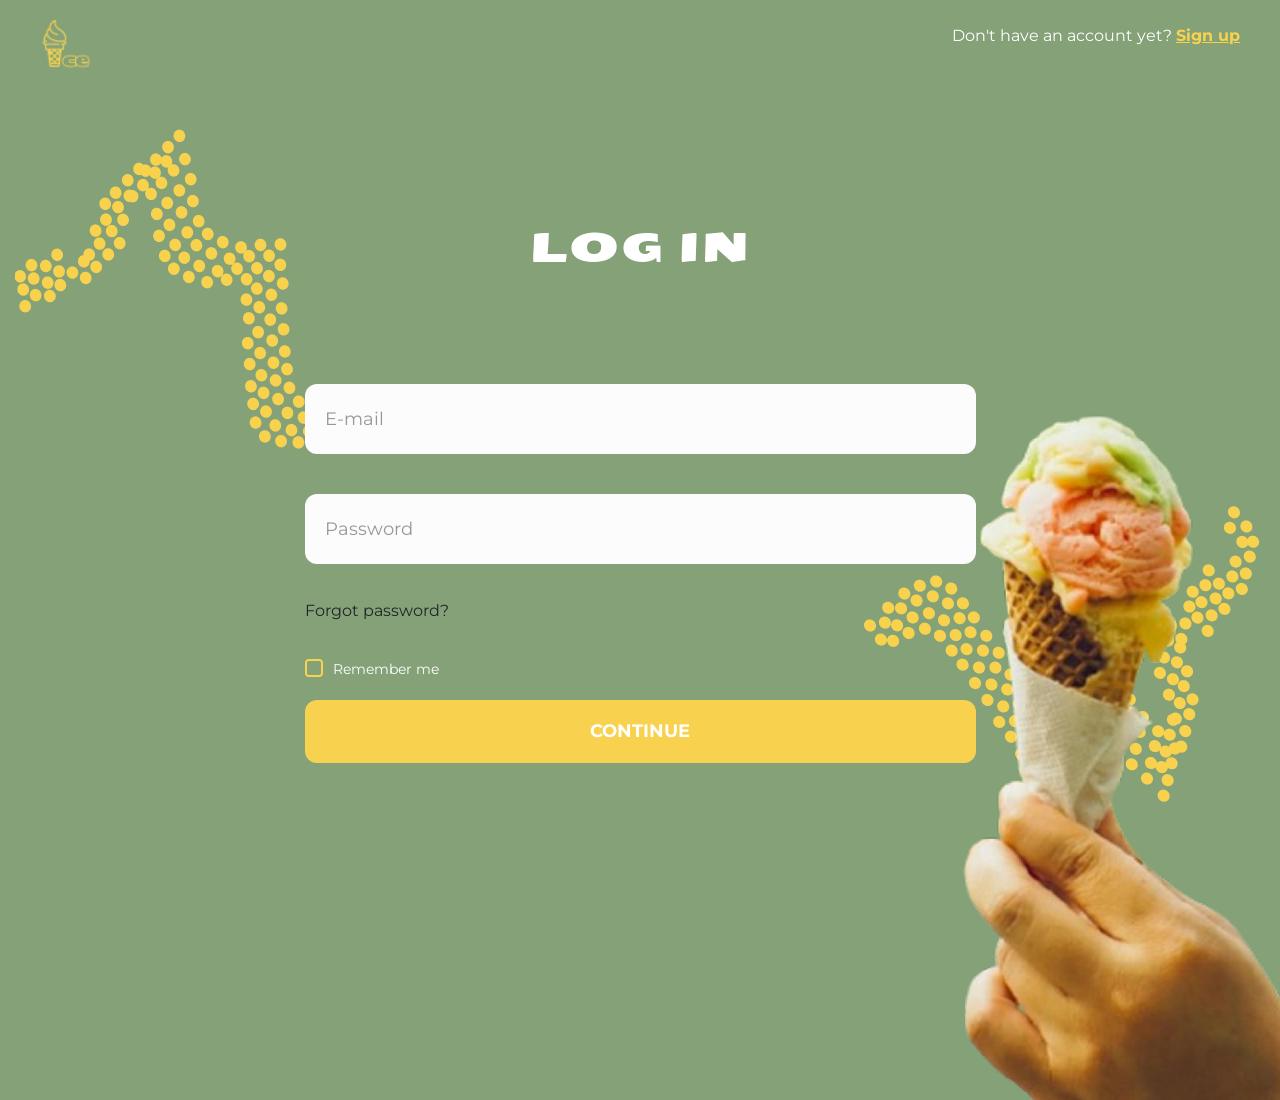
==== login.html @ f0197805 "New Changes" ====
<!DOCTYPE html>
<html lang="en">
<head>
    <meta charset="UTF-8">
    <meta name="viewport" content="width=device-width, initial-scale=1.0">
    <title>Document</title>
    <link rel="stylesheet" href="./css/main.css">
     <link
        href="https://fonts.googleapis.com/css2?family=Arimo:ital,wght@0,400..700;1,400..700&family=DM+Sans:ital,opsz,wght@0,9..40,100..1000;1,9..40,100..1000&family=Kaushan+Script&family=Montserrat:ital,wght@0,100..900;1,100..900&family=Oswald:wght@200..700&family=Playwrite+NZ+Basic:wght@100..400&family=Roboto:ital,wght@0,100..900;1,100..900&family=Seymour+One&display=swap"
        rel="stylesheet">
    <link rel="preconnect" href="https://fonts.googleapis.com">
    <link rel="preconnect" href="https://fonts.gstatic.com" crossorigin>
    <link
        href="https://fonts.googleapis.com/css2?family=Arimo:ital,wght@0,400..700;1,400..700&family=DM+Sans:ital,opsz,wght@0,9..40,100..1000;1,9..40,100..1000&family=Kaushan+Script&family=Montserrat:ital,wght@0,100..900;1,100..900&family=Oswald:wght@200..700&family=Playwrite+NZ+Basic:wght@100..400&family=Roboto:ital,wght@0,100..900;1,100..900&family=Seymour+One&display=swap"
        rel="stylesheet">
    <link rel="stylesheet" href="https://cdn.jsdelivr.net/npm/bootstrap-icons@1.8.1/font/bootstrap-icons.css">
    <link href="https://cdn.jsdelivr.net/npm/bootstrap@5.1.3/dist/css/bootstrap.min.css" rel="stylesheet">
</head>
<body class="reg-body">

 <img class="bg-ice-cream" src="src/img/icecream.webp" alt="" >
    <img class="bg-dots-1" src="src/img/bg-dots-1.webp" alt="">
    <img class="bg-dots-2" src="src/img/bg-dots-2.webp" alt="">

   <header class="reg-header">
    <div class="logo">
         <a href="index.html"><img src="src/img/iceCream-logo.webp" alt="logo"></a>
    </div>
    <p class="desktop-link">
        <span class="switch-text">Don't have an account yet?</span> 
        <a href="register.html" class="switch-auth">Sign up</a>
    </p>
</header>
<main class="reg-container">
        <h1 id="form-title">LOG IN</h1>
       <form class="reg-form" id="login-form">
                <div class="inputs">
                    <div class="field">
                    <input type="email" id="loginEmail" placeholder="E-mail" required>
                    <p class="error" id="loginEmailError"></p>
                </div>

            <div class="field">
                <input type="password" id="loginPassword" placeholder="Password" required>
                <p class="error" id="loginPasswordError"></p>
            </div>
        </div>

        <p id="forgot" >
            Forgot password?
        </p>

        <div class="checks">
            <label class="check-item">
                <input type="checkbox" id="remember">
                <span class="box"></span>
                Remember me
            </label>
        </div>


            <button type="submit" class="btn-submit" id="reg-btn">CONTINUE</button>
        </form>

        <p class="mobile-link">Already have an account? <a href="welcome.html">Log in</a></p>
</main>
    
</body>
</html>
---- css/main.css ----
body {
  margin: 0;
}

.footer {
  background-color: #84A178;
  width: 100%;
}

.footer-sect {
  display: flex;
  flex-direction: column;
  align-items: flex-start;
  padding: 32px 24px 24px 24px;
}

.footer-preview-text-div h2 {
  font-family: sans-serif;
  font-size: 14px;
  font-weight: 700;
  text-transform: uppercase;
  color: #FCFCFC;
  letter-spacing: 0.08em;
  margin: 0 0 4px 0;
  line-height: 1.4;
}
.footer-preview-text-div h1 {
  font-family: sans-serif;
  font-size: 42px;
  font-weight: 800;
  text-transform: uppercase;
  color: #FCFCFC;
  margin: 0;
  line-height: 1;
  letter-spacing: -0.01em;
}

.footer-right-col {
  display: flex;
  flex-direction: column;
  align-items: flex-end;
  width: 100%;
  margin-top: 24px;
}

.footer-socials-div {
  display: flex;
  flex-direction: row;
  gap: 12px;
  margin-bottom: 12px;
}

.footer-social-icon {
  display: flex;
  align-items: center;
  justify-content: center;
}
.footer-social-icon img {
  width: 34px;
  height: 34px;
  -o-object-fit: contain;
     object-fit: contain;
}

.footer-contact-div {
  text-align: right;
}
.footer-contact-div p {
  font-family: sans-serif;
  font-size: 13px;
  color: #131313;
  margin: 0;
}
.footer-contact-div p strong {
  font-weight: 900;
  color: #131313;
}

.footer-subtext-div {
  width: 100%;
  text-align: center;
  padding: 16px 0 20px;
  border-top: 1px solid rgba(252, 252, 252, 0.4);
}
.footer-subtext-div p {
  font-family: sans-serif;
  font-size: 12px;
  color: #907E82;
  margin: 0;
  line-height: 1.5;
}

.footer-break {
  display: block;
}

.footer-mobile-break {
  display: block;
}
@media (min-width: 600px) {
  .footer-mobile-break {
    display: none;
  }
}

@media (min-width: 600px) {
  .footer-sect {
    padding: 36px 32px 28px 32px;
  }
  .footer-preview-text-div h2 {
    font-size: 16px;
  }
  .footer-preview-text-div h1 {
    font-size: 52px;
  }
  .footer-break {
    display: inline;
  }
}
@media (min-width: 900px) {
  .footer-sect {
    flex-direction: row;
    align-items: center;
    justify-content: space-between;
    padding: 36px 60px 32px 60px;
  }
  .footer-preview-text-div h2 {
    font-size: 14px;
    margin-bottom: 2px;
  }
  .footer-preview-text-div h1 {
    font-size: 48px;
  }
  .footer-right-col {
    width: auto;
    margin-top: 0;
    align-items: flex-end;
  }
  .footer-contact-div p {
    font-size: 14px;
  }
}
@media (min-width: 1200px) {
  .footer-sect {
    padding: 40px 80px 36px 80px;
  }
  .footer-preview-text-div h1 {
    font-size: 56px;
  }
}
.header {
  background-color: #84A178;
  height: 502px;
}
.header nav .nav-container {
  list-style: none;
  margin: 0;
  padding: 15px;
  display: flex;
  justify-content: space-between;
}
.header nav .nav-container .nav-direction {
  display: none;
  cursor: pointer;
}
.header nav .nav-container .nav-button {
  display: none;
}
.header nav .nav-container .nav-element {
  font-size: 32px;
  color: white;
  cursor: pointer;
  margin-right: 15px;
  transition-duration: 0.5s;
}
.header nav .nav-container .nav-element:hover {
  color: rgb(170, 170, 170);
}
.header .hero-sect {
  display: flex;
  flex-direction: column;
}
.header .hero-sect .hero-prevew-div {
  margin-left: 5%;
  margin-top: 35px;
}
.header .hero-sect .hero-prevew-div p {
  font-family: Seymour One;
  font-weight: 400;
  font-size: 26px;
  line-height: 100%;
  letter-spacing: 4%;
  text-transform: uppercase;
  color: white;
}
.header .hero-sect .hero-prevew-div p span {
  font-family: Seymour One;
  font-weight: 400;
  font-size: 34px;
  line-height: 96%;
  letter-spacing: 0%;
  text-transform: uppercase;
}
.header .hero-sect .hero-prevew-div div {
  display: flex;
  align-items: center;
  gap: 15px;
}
.header .hero-sect .hero-prevew-div div button {
  width: 108px;
  height: 38px;
  border-radius: 8px;
  border-style: none;
  border: 2px solid #F8D24E;
  background-color: #84A178;
  font-family: Montserrat;
  font-weight: 600;
  font-size: 12px;
  line-height: 100%;
  letter-spacing: 0%;
  text-align: center;
  vertical-align: middle;
}
.header .hero-sect .hero-prevew-div div a {
  font-family: Montserrat;
  font-weight: 600;
  font-size: 12px;
  line-height: 100%;
  letter-spacing: 0%;
  text-align: center;
  vertical-align: middle;
  text-decoration: underline;
  text-decoration-style: solid;
  text-decoration-thickness: 0%;
  color: #F8D24E;
  transition-duration: 0.6s;
}
.header .hero-sect .hero-prevew-div div a:hover {
  color: #e2bb2f;
}
.header .hero-sect .hero-mediocre-div {
  display: none;
}
.header .hero-sect .hero-img-div {
  margin-top: 32px;
  display: flex;
  justify-content: center;
  background-image: url(/src/img/dots-bg-mobile.webp);
  background-repeat: no-repeat;
  background-position: center bottom;
  background-size: contain;
}
.header .hero-sect .hero-numbers-div {
  display: none;
}

@media (min-width: 480px) {
  .header {
    height: 415px;
  }
  .header .hero-prevew-div {
    width: 247px;
  }
  .header .hero-img-div {
    position: relative;
    bottom: 86px;
    align-self: flex-end;
    width: 320px;
  }
}
@media (min-width: 768px) {
  .header nav {
    padding-top: 20px;
  }
  .header nav .nav-container {
    margin-left: 16px;
    margin-right: 16px;
    padding: 0;
  }
  .header nav .nav-container .nav-btns-div {
    display: flex;
    align-items: center;
    gap: 30px;
  }
  .header nav .nav-container .nav-btns-div .nav-button {
    display: block;
    width: 152px;
    height: 42px;
    border-style: none;
    border-radius: 10px;
    background-color: #F8D24E;
    font-family: Montserrat;
    font-weight: 600;
    font-size: 14px;
    line-height: 100%;
    letter-spacing: 0%;
    text-align: center;
    vertical-align: middle;
  }
  .header nav .nav-container .nav-btns-div .nav-button i {
    -webkit-text-stroke: 1px black;
  }
  .header .hero-sect {
    background-image: url("/src/img/dots-left-bg-tablet.webp"), url("/src/img/dots-right-bg-tablet.webp");
    background-repeat: no-repeat, no-repeat;
    background-position: left bottom, right bottom;
    height: 347px;
    display: flex;
    flex-direction: row;
    padding-left: 16px;
    padding-right: 16px;
  }
  .header .hero-sect .hero-info-div .hero-prevew-div {
    margin-top: 10px;
    margin-left: 0px;
  }
  .header .hero-sect .hero-info-div .hero-prevew-div div {
    margin-top: 20px;
  }
  .header .hero-sect .hero-info-div .hero-mediocre-div {
    margin-top: 20px;
    display: flex;
    align-items: center;
    gap: 20px;
  }
  .header .hero-sect .hero-info-div .hero-mediocre-div div p {
    width: 165px;
    font-family: DM Sans;
    font-weight: 400;
    font-size: 12px;
    line-height: 140%;
    letter-spacing: 0%;
    color: white;
    margin: 0;
  }
  .header .hero-sect .hero-info-div .hero-mediocre-div div i {
    color: white;
    font-size: 32px;
    cursor: pointer;
  }
  .header .hero-sect .hero-info-div .hero-mediocre-div img {
    width: 152px;
    height: 152px;
  }
  .header .hero-sect .hero-numbers-div {
    display: block;
    width: 50px;
    align-self: flex-start;
    margin-top: 30px;
  }
  .header .hero-sect .hero-numbers-div h1 {
    font-family: Montserrat;
    font-weight: 900;
    font-size: 28px;
    line-height: 100%;
    letter-spacing: 4%;
    text-align: right;
    text-transform: uppercase;
  }
  .header .hero-sect .hero-numbers-div p {
    font-family: Montserrat;
    font-weight: 400;
    font-size: 8px;
    line-height: 100%;
    letter-spacing: 0%;
    text-align: right;
  }
  .header .hero-sect .hero-img-div {
    position: relative;
    bottom: 0px;
    margin-top: 0px;
    background-image: none;
    margin-left: 25px;
  }
}
@media (min-width: 1200px) {
  .header {
    height: 664px;
    background-image: url("/src/img/dots-bg-desctop.webp");
    background-repeat: no-repeat;
    background-position: center bottom;
  }
  .header nav .nav-container {
    display: flex;
    justify-content: space-between;
    align-items: center;
  }
  .header nav .nav-container .nav-direction-div {
    display: flex;
    gap: 20px;
  }
  .header nav .nav-container .nav-direction-div .nav-direction {
    display: block;
    font-family: Montserrat;
    font-weight: 700;
    font-size: 16px;
    line-height: 100%;
    letter-spacing: 0%;
    vertical-align: middle;
    color: #FCFCFC;
    transition-duration: 0.5s;
  }
  .header nav .nav-container .nav-direction-div .nav-direction:hover {
    scale: 1.1;
    color: #F8D24E;
  }
  .header .hero-sect {
    background-image: none;
    height: 596px;
  }
  .header .hero-sect .hero-info-div .hero-prevew-div {
    margin-top: 50px;
  }
  .header .hero-sect .hero-info-div .hero-prevew-div p {
    font-family: Seymour One;
    font-weight: 400;
    font-size: 38px;
    line-height: 100%;
    letter-spacing: 4%;
    text-transform: uppercase;
    width: 367px;
  }
  .header .hero-sect .hero-info-div .hero-prevew-div span {
    font-family: Seymour One;
    font-weight: 400;
    font-size: 38px;
    line-height: 100%;
    letter-spacing: 4%;
    text-transform: uppercase;
  }
  .header .hero-sect .hero-info-div .hero-prevew-div div {
    width: 350px;
    margin-top: 40px;
  }
  .header .hero-sect .hero-info-div .hero-prevew-div div button {
    width: 134px;
    height: 42px;
    font-family: Montserrat;
    font-weight: 600;
    font-size: 14px;
    line-height: 18px;
    letter-spacing: 0%;
    text-align: center;
    vertical-align: middle;
  }
  .header .hero-sect .hero-info-div .hero-prevew-div div a {
    font-family: Montserrat;
    font-weight: 600;
    font-size: 14px;
    line-height: 100%;
    letter-spacing: 0%;
    text-align: center;
    vertical-align: middle;
    text-decoration: underline;
    text-decoration-style: solid;
    text-decoration-thickness: 0%;
  }
  .header .hero-sect .hero-info-div .hero-mediocre-div {
    margin-top: 60px;
  }
  .header .hero-sect .hero-info-div .hero-mediocre-div img {
    width: 225px;
    height: 225px;
  }
  .header .hero-sect .hero-info-div .hero-mediocre-div div {
    position: relative;
    top: 25px;
  }
  .header .hero-sect .hero-info-div .hero-mediocre-div div p {
    font-family: DM Sans;
    font-weight: 400;
    font-size: 14px;
    line-height: 140%;
    letter-spacing: 0%;
    width: 200px;
  }
  .header .hero-sect .hero-img-div {
    margin-left: 255px;
  }
  .header .hero-sect .hero-numbers-div {
    margin-left: 97px;
  }
  .header .hero-sect .hero-numbers-div h1 {
    font-family: Montserrat;
    font-weight: 900;
    font-size: 46px;
    line-height: 100%;
    letter-spacing: 4%;
    text-align: right;
    text-transform: uppercase;
  }
  .header .hero-sect .hero-numbers-div p {
    font-family: Montserrat;
    font-weight: 400;
    font-size: 14px;
    line-height: 100%;
    letter-spacing: 0%;
    text-align: right;
  }
}
.explain-div {
  height: 1524px;
  background-color: #84A178;
}
.explain-div .explain-text {
  font-family: Montserrat;
  font-weight: 700;
  font-size: 18px;
  leading-trim: NONE;
  line-height: 100%;
  letter-spacing: 0%;
  text-align: center;
  text-transform: uppercase;
  color: #FCFCFC;
}
.explain-div .explain-h1 {
  font-family: Seymour One;
  font-weight: 400;
  font-size: 30px;
  leading-trim: NONE;
  line-height: 100%;
  letter-spacing: 4%;
  text-align: center;
  text-transform: uppercase;
  color: #FCFCFC;
}
.explain-div .direction-explain {
  padding: 40px;
}
.explain-div .explain-animal {
  display: flex;
  justify-content: center;
  align-content: center;
  max-width: 100%;
  height: auto;
  top: 263px;
  left: 21px;
  angle: 0 deg;
  opacity: 1;
  border-radius: 140px;
  background-color: #84A178;
}

.lorem-expalin {
  font-family: Montserrat;
  font-weight: 400;
  width: 220px;
  font-size: 12px;
  line-height: 176%;
  letter-spacing: 4%;
  text-align: center;
  color: #FCFCFC;
}
.lorem-expalin .text-cow {
  font-family: Montserrat;
  font-weight: 400;
  font-style: Regular;
  font-size: 12px;
  line-height: 162%;
  letter-spacing: 0%;
  text-align: center;
}

.explain-dir {
  padding: 20px;
}

.btn-direction {
  display: flex;
  justify-content: center;
  align-items: center;
}
.btn-direction .button-explain {
  width: 164px;
  height: 42px;
  angle: 0 deg;
  opacity: 1;
  border-radius: 10px;
  background-color: #F8D24E;
  display: flex;
  align-items: center;
  justify-content: center;
  border: none;
}
.btn-direction .button-explain {
  font-family: Montserrat;
  font-weight: 600;
  font-size: 14px;
  leading-trim: NONE;
  line-height: 18px;
  letter-spacing: 0%;
  text-align: center;
  vertical-align: middle;
}

.image-exlain {
  display: flex;
  justify-content: center;
  align-items: center;
}

.image-mini {
  background-color: #F8D24E;
  width: 50px;
  height: 50px;
  top: 7px;
  left: 7px;
  angle: 0 deg;
  opacity: 1;
  border-radius: 50%;
  padding: 10px;
}

.image-colums {
  display: flex;
  justify-content: center;
  align-items: center;
  flex-direction: column;
}

.image-mini {
  display: flex;
  justify-content: center;
  align-items: center;
  flex-direction: column;
  width: 50px;
  height: 50px;
  top: 0px;
  angle: 0 deg;
  opacity: 1;
}

.quantity {
  font-family: Montserrat;
  font-weight: 700;
  font-size: 36px;
  leading-trim: NONE;
  line-height: 100%;
  letter-spacing: 4%;
  text-align: center;
  text-transform: uppercase;
  color: #FCFCFC;
}

.quantity-text {
  font-family: Montserrat;
  font-weight: 400;
  font-size: 11px;
  leading-trim: NONE;
  line-height: 170%;
  letter-spacing: 0%;
  text-align: center;
  color: #FCFCFC;
}

.mini-direction {
  display: flex;
  justify-content: center;
  align-items: center;
  padding: 20px;
}

.explain-div {
  height: 1624px;
  background-color: #84A178;
}

.quantity-text {
  font-family: Montserrat;
  font-weight: 400;
  font-size: 12px;
  leading-trim: NONE;
  line-height: 170%;
  letter-spacing: 0%;
  text-align: center;
  color: #FCFCFC;
}

.text-directions {
  display: flex;
  flex-direction: column;
  align-items: center;
}

.explain-animal {
  width: 280px;
}

.explain-main-text-div {
  display: flex;
  justify-content: center;
  align-items: center;
}

@media (min-width: 480px) {
  .explain-div {
    height: 1624px;
    background-color: #84A178;
  }
  .quantity-text {
    font-family: Montserrat;
    font-weight: 400;
    font-size: 12px;
    leading-trim: NONE;
    line-height: 170%;
    letter-spacing: 0%;
    text-align: center;
    color: #FCFCFC;
  }
  .text-directions {
    text-align: start;
    width: 336px;
  }
  .explain-animal {
    width: 280px;
  }
  .explain-main-text-div {
    display: flex;
    justify-content: center;
    align-items: center;
  }
  .lorem-expalin {
    font-family: Montserrat;
    font-weight: 400;
    width: 220px;
    font-size: 12px;
    line-height: 176%;
    letter-spacing: 4%;
    text-align: center;
    color: #FCFCFC;
  }
  .lorem-expalin .text-cow {
    font-family: Montserrat;
    font-weight: 400;
    font-style: Regular;
    font-size: 12px;
    leading-trim: NONE;
    line-height: 162%;
    letter-spacing: 0%;
    text-align: center;
  }
}
@media (min-width: 768px) {
  .explain-div {
    height: 1075px;
    angle: 0 deg;
    opacity: 1;
    color: #84A178;
  }
  .explain-omega {
    display: flex;
    justify-content: center;
    align-items: center;
  }
  .image-colums {
    display: flex;
    justify-content: center;
    align-items: center;
    flex-direction: row;
  }
  .width-colums {
    padding: 50px;
  }
  .lorem-expalin {
    text-align: start;
    font-family: Montserrat;
    font-weight: 400;
    font-size: 12px;
    line-height: 176%;
    letter-spacing: 4%;
    width: 334px;
  }
  .lorem-expalin .text-cow {
    font-family: Montserrat;
    font-weight: 400;
    font-style: Regular;
    font-size: 12px;
    leading-trim: NONE;
    line-height: 194%;
    letter-spacing: 4%;
    text-align: start;
  }
  .explain-animal {
    width: 330px;
    top: 214px;
    left: 32px;
    angle: 0 deg;
    opacity: 1;
    border-radius: 165px;
  }
  .btn-direction {
    display: flex;
    justify-content: start;
  }
  .lorem-expalin {
    display: flex;
    justify-content: center;
    align-items: center;
    font-size: 12px;
  }
}
@media (min-width: 1200px) {
  .explain-div {
    height: 1228px;
    opacity: 1;
    color: #84A178;
  }
  .lorem-expalin {
    display: flex;
    justify-content: center;
    align-items: start;
    font-size: 14px;
  }
  .text-directions {
    display: flex;
    flex-direction: column;
  }
  .btn-direction {
    display: flex;
    justify-content: start;
  }
  .text-cow {
    display: flex;
    text-align: start;
  }
  .btn-directions {
    text-align: start;
  }
  .image-exlain {
    width: 491px;
    height: 529px;
  }
  .explain-animal {
    width: 491px;
  }
}
.comment-sect {
  display: flex;
  flex-direction: column;
  align-items: center;
  background-image: url(/src/img/comment-mobile-bg.webp);
  background-position: center;
  background-size: cover;
  height: 1069px;
}
.comment-sect .surface-img {
  content: url(/src/img/surface.webp);
  position: relative;
  bottom: 35px;
}
.comment-sect .comment-div {
  display: flex;
  flex-direction: column;
  align-items: center;
}
.comment-sect .comment-div .comment-img {
  margin-top: 10px;
  width: 85px;
  height: 85px;
}
.comment-sect .comment-div .comment-text-div {
  display: flex;
  justify-content: center;
  align-items: center;
  text-align: center;
  background-color: #84A178;
  width: 280px;
  height: 260px;
  border-radius: 10px;
  margin-bottom: 40px;
  margin-top: 30px;
}
.comment-sect .comment-div .comment-text-div .comment-text {
  color: #FCFCFC;
  font-family: Montserrat;
  font-weight: 400;
  font-size: 12px;
  line-height: 255%;
  letter-spacing: 0%;
  width: 202px;
}
.comment-sect .comment-div .locate-text {
  text-align: center;
  font-family: Montserrat;
  font-weight: 500;
  font-size: 20px;
  line-height: 186%;
  letter-spacing: 0%;
}
.comment-sect .comment-div .comment-circle {
  display: flex;
  justify-content: center;
  align-items: center;
  gap: 23px;
}
.comment-sect .comment-div .comment-circle .bi.bi-circle-fill:nth-child(1) {
  color: #84A178;
}

.location-sect {
  display: flex;
  flex-direction: column;
  align-items: center;
  gap: 20px;
  background-color: #84A178;
}
.location-sect .location-card-div {
  display: flex;
  flex-direction: column;
  align-items: center;
  gap: 20px;
}
.location-sect .location-card {
  background-color: white;
  width: 280px;
  height: 412px;
  border-radius: 24px;
  padding: 30px;
  position: relative;
  bottom: 330px;
}
.location-sect .location-card p {
  margin: 0;
}
.location-sect .location-card h3 {
  margin: 0;
}
.location-sect .location-card .location-name-div h1 {
  background-color: #F8D24E;
  font-family: Montserrat;
  font-weight: 500;
  font-size: 12px;
  line-height: 120%;
  letter-spacing: 4%;
  width: -moz-fit-content;
  width: fit-content;
  padding: 5px 20px;
  border-radius: 4px;
}
.location-sect .location-card .location-name-div p {
  font-family: Montserrat;
  font-weight: 500;
  font-size: 12px;
  line-height: 186%;
  letter-spacing: 4%;
  margin-top: 20px;
}
.location-sect .location-card .location-name-div a {
  font-family: Montserrat;
  font-weight: 500;
  font-size: 12px;
  line-height: 183%;
  letter-spacing: 4%;
  text-decoration: none;
  color: #D6936D;
  width: 190px;
  margin-top: 10px;
}
.location-sect .location-card .location-name-div a:hover {
  text-decoration: underline;
}
.location-sect .location-card .location-time-div {
  margin-top: 40px;
}
.location-sect .location-card .location-time-div p {
  font-family: Montserrat;
  font-weight: 500;
  font-size: 12px;
  line-height: 186%;
  letter-spacing: 0%;
  color: #907E82;
}
.location-sect .location-card .location-time-div h3 {
  font-family: Montserrat;
  font-weight: 500;
  font-size: 12px;
  line-height: 186%;
  letter-spacing: 0%;
  margin-top: 10px;
}
.location-sect .location-card .location-info-div {
  font-family: Montserrat;
  font-weight: 500;
  font-size: 12px;
  line-height: 160%;
  letter-spacing: 0%;
  margin-top: 40px;
}
.location-sect .location-btn-div {
  display: flex;
  flex-direction: column;
}
.location-sect .location-btn-div button {
  width: 196px;
  height: 42px;
  border-radius: 10px;
  border-style: none;
  font-family: Montserrat;
  font-weight: 600;
  font-size: 14px;
  line-height: 18px;
  letter-spacing: 0%;
  text-align: center;
  vertical-align: middle;
}
.location-sect .location-btn-div button i {
  -webkit-text-stroke: 1px black;
  padding-left: 10px;
}
.location-sect .location-btn-div .location-first-btn {
  position: relative;
  bottom: 200px;
  background-color: #F8D24E;
}
.location-sect .location-btn-div .location-two-btn {
  position: relative;
  bottom: 160px;
  border: 2px solid #F8D24E;
  background-color: #84A178;
}

.text-menu {
  font-size: 24px;
  font-family: Seymour One;
  color: #FCFCFC;
}

.text-position {
  display: flex;
  justify-content: center;
  align-items: center;
}

.lorem-menu {
  font-size: 16px;
  color: #FCFCFC;
  width: 264px;
}

.btn-cafe {
  justify-content: start;
  font-size: 14px;
  color: #131313;
  width: 196px;
  height: 42px;
  background-color: #F8D24E;
  border: none;
  border-radius: 10px;
  font-weight: bold;
}
.btn-cafe .bi-chevron-right {
  margin-left: 10px;
  -webkit-text-stroke: 1px black;
}

.image-menu {
  width: 283px;
  height: 188px;
}

@media (min-width: 480px) {
  .comment-sect {
    height: 1211px;
  }
  .comment-sect .surface-img {
    width: 440px;
    height: 204px;
    bottom: 40px;
  }
  .image-menu {
    width: 434px;
    height: 288px;
  }
  .lorem-menu {
    width: 462px;
  }
  .location-cafe {
    display: flex;
    justify-content: left;
  }
  .image-menu-direction {
    display: flex;
    justify-content: center;
  }
  .text-position {
    display: flex;
    justify-content: start;
    padding: 20px 20px 0px 20px;
  }
  .lorem-position {
    display: flex;
    justify-content: start;
    padding: 5px 0px 0px 20px;
  }
  .location-cafe {
    display: flex;
    justify-content: start;
    padding: 0px 0px 0px 40px;
  }
  .container-menu {
    display: flex;
    justify-content: center;
    flex-direction: column;
    padding: 0px 0px 0px 20px;
  }
}
@media (min-width: 768px) {
  .image-menu {
    width: 616px;
    height: 417px;
  }
  .text-menu {
    font-size: 40px;
  }
  .lorem-menu {
    font-size: 20px;
  }
  .place-menu {
    display: flex;
    align-items: center;
  }
  .comment-sect {
    height: 1040;
  }
  .comment-sect .surface-img {
    width: 704px;
    height: 327px;
    bottom: 145px;
    content: url(/src/img/surface-tablet.webp);
  }
  .comment-sect .comment-div .comment-text-div {
    width: 705px;
    height: 138px;
    border-radius: 24px;
  }
  .comment-sect .comment-div .comment-text-div .comment-text {
    font-family: Montserrat;
    font-weight: 500;
    font-size: 14px;
    line-height: 186%;
    letter-spacing: 4%;
    text-align: center;
    width: 545px;
  }
  .location-sect .location-card-div {
    display: flex;
    flex-direction: row;
  }
  .location-sect .location-card-div .location-card {
    width: 224px;
    height: 537px;
    bottom: 280px;
  }
  .location-sect .location-card-div .location-card .location-name-div h1 {
    font-family: Montserrat;
    font-weight: 500;
    font-size: 16px;
    leading-trim: NONE;
    line-height: 140%;
    letter-spacing: 4%;
    text-align: center;
  }
  .location-sect .location-card-div .location-card .location-name-div p {
    font-family: Montserrat;
    font-weight: 500;
    font-size: 14px;
    leading-trim: NONE;
    line-height: 186%;
    letter-spacing: 4%;
    margin-top: 30px;
  }
  .location-sect .location-card-div .location-card .location-name-div a {
    font-family: Montserrat;
    font-weight: 500;
    font-size: 14px;
    leading-trim: NONE;
    line-height: 183%;
    letter-spacing: 4%;
  }
  .location-sect .location-card-div .location-card .location-time-div {
    margin-top: 60px;
  }
  .location-sect .location-card-div .location-card .location-time-div p {
    font-family: Montserrat;
    font-weight: 500;
    font-size: 14px;
    leading-trim: NONE;
    line-height: 186%;
    letter-spacing: 0%;
  }
  .location-sect .location-card-div .location-card .location-time-div h3 {
    font-family: Montserrat;
    font-weight: 500;
    font-size: 14px;
    leading-trim: NONE;
    line-height: 186%;
    letter-spacing: 0%;
  }
  .location-sect .location-card-div .location-card .location-info-div {
    font-family: Montserrat;
    font-weight: 500;
    font-size: 14px;
    leading-trim: NONE;
    line-height: 150%;
    letter-spacing: 0%;
    margin-top: 60px;
  }
  .location-sect .location-btn-div {
    display: flex;
    flex-direction: row;
    gap: 30px;
  }
  .location-sect .location-btn-div button {
    width: 196px;
    height: 42px;
    border-radius: 10px;
    border-style: none;
    font-family: Montserrat;
    font-weight: 600;
    font-size: 14px;
    line-height: 18px;
    letter-spacing: 0%;
    text-align: center;
    vertical-align: middle;
  }
  .location-sect .location-btn-div .location-first-btn {
    bottom: 200px;
  }
  .location-sect .location-btn-div .location-two-btn {
    bottom: 200px;
  }
}
@media (min-width: 1200px) {
  .image-menu {
    width: 758px;
    height: 503px;
  }
  .place-menu {
    display: flex;
    justify-content: center;
    align-items: center;
    flex-direction: row;
  }
  .location-cafe {
    padding: 0px 0px 0px 100px;
  }
  .text-menu {
    font-size: 40px;
  }
  .comment-sect {
    height: 1040;
  }
  .comment-sect .surface-img {
    width: 1013px;
    height: 422px;
    bottom: 80px;
    content: url(/src/img/surface-desktop.webp);
  }
  .comment-sect .comment-div .comment-text-div {
    width: 968px;
    height: 138px;
    border-radius: 24px;
  }
  .comment-sect .comment-div .comment-text-div .comment-text {
    font-family: Montserrat;
    font-weight: 500;
    font-size: 16px;
    line-height: 186%;
    letter-spacing: 4%;
    text-align: center;
    width: 750px;
  }
  .location-sect .location-card-div .location-card {
    width: 368px;
    height: 542px;
    bottom: 280px;
  }
  .location-sect .location-card-div .location-card .location-name-div h1 {
    font-family: Montserrat;
    font-weight: 500;
    font-size: 16px;
    leading-trim: NONE;
    line-height: 140%;
    letter-spacing: 4%;
    text-align: center;
  }
  .location-sect .location-card-div .location-card .location-name-div p {
    font-family: Montserrat;
    font-weight: 500;
    font-size: 16px;
    leading-trim: NONE;
    line-height: 186%;
    letter-spacing: 4%;
  }
  .location-sect .location-card-div .location-card .location-name-div a {
    font-family: Montserrat;
    font-weight: 500;
    font-size: 16px;
    leading-trim: NONE;
    line-height: 183%;
    letter-spacing: 4%;
  }
  .location-sect .location-card-div .location-card .location-time-div {
    margin-top: 60px;
  }
  .location-sect .location-card-div .location-card .location-time-div p {
    font-family: Montserrat;
    font-weight: 500;
    font-size: 16px;
    leading-trim: NONE;
    line-height: 186%;
    letter-spacing: 0%;
  }
  .location-sect .location-card-div .location-card .location-time-div h3 {
    font-family: Montserrat;
    font-weight: 500;
    font-size: 16px;
    leading-trim: NONE;
    line-height: 186%;
    letter-spacing: 0%;
  }
  .location-sect .location-card-div .location-card .location-info-div {
    font-family: Montserrat;
    font-weight: 500;
    font-size: 16px;
    leading-trim: NONE;
    line-height: 150%;
    letter-spacing: 0%;
    margin-top: 60px;
  }
}
.backdrop-products {
  position: fixed;
  top: 0;
  left: 0;
  width: 100%;
  height: 100%;
  background-color: rgba(0, 0, 0, 0.5);
  display: flex;
  align-items: center;
  justify-content: center;
  z-index: 999;
  opacity: 1;
  visibility: visible;
  transition: opacity 300ms ease, visibility 300ms ease;
}

.backdrop-products.is-hidden {
  opacity: 0;
  visibility: hidden;
  pointer-events: none;
}

.modal-products {
  background-color: white;
  padding: 20px;
  border-radius: 10px;
  width: 280px;
  height: 991px;
  border: 2px solid #EFD478;
  display: flex;
  flex-direction: column;
  align-items: center;
}
.modal-products h1 {
  font-family: Seymour One;
  font-weight: 400;
  font-size: 16px;
  line-height: 24px;
  letter-spacing: 0%;
  text-align: center;
  vertical-align: middle;
}
.modal-products form {
  display: flex;
  flex-direction: column;
  align-items: center;
}

.btn-close-products {
  border-style: none;
  align-self: flex-end;
  font-size: 30px;
}

.products-images .prewiew-products-icecream {
  display: flex;
  flex-direction: column;
  align-items: center;
  width: 100%;
  margin-top: 20px;
}
.products-images .prewiew-products-icecream img {
  width: 132px;
  position: relative;
  z-index: 10;
}
.products-images .prewiew-products-icecream .products-icecream-text-div {
  width: 132px;
  height: 136px;
  border: 2px solid #AEC6A5;
  border-radius: 15px;
  font-family: Montserrat;
  font-weight: 700;
  font-size: 16px;
  line-height: 100%;
  letter-spacing: 4%;
  text-align: center;
  text-transform: uppercase;
  display: flex;
  align-items: flex-end;
  justify-content: center;
  position: relative;
  bottom: 85px;
  z-index: 1;
}
.products-images .prewiew-products-coffee {
  position: relative;
  bottom: 60px;
  display: flex;
  flex-direction: column;
  align-items: center;
  width: 100%;
}
.products-images .prewiew-products-coffee img {
  width: 132px;
  position: relative;
  z-index: 10;
}
.products-images .prewiew-products-coffee .products-coffee-text-div {
  width: 132px;
  height: 136px;
  background-color: #EFD478;
  border-radius: 15px;
  font-family: Montserrat;
  font-weight: 700;
  font-size: 16px;
  line-height: 100%;
  letter-spacing: 4%;
  text-align: center;
  text-transform: uppercase;
  display: flex;
  align-items: flex-end;
  justify-content: center;
  position: relative;
  bottom: 85px;
  z-index: 1;
}
.products-images .prewiew-products-milkshakes {
  position: relative;
  bottom: 120px;
  display: flex;
  flex-direction: column;
  align-items: center;
  width: 100%;
}
.products-images .prewiew-products-milkshakes img {
  width: 132px;
  position: relative;
  z-index: 10;
}
.products-images .prewiew-products-milkshakes .products-milkshakes-text-div {
  width: 132px;
  height: 136px;
  border: 2px solid #D6936D;
  border-radius: 15px;
  font-family: Montserrat;
  font-weight: 700;
  font-size: 16px;
  line-height: 100%;
  letter-spacing: 4%;
  text-align: center;
  text-transform: uppercase;
  display: flex;
  align-items: flex-end;
  justify-content: center;
  position: relative;
  bottom: 85px;
  z-index: 1;
}

.name-input-products {
  position: relative;
  bottom: 170px;
  width: 214px;
  padding: 5px;
  border-style: none;
  border: 1px solid #AEC6A5;
  border-radius: 10px;
}

.phone-input-products {
  position: relative;
  bottom: 160px;
  width: 214px;
  padding: 5px;
  border-style: none;
  border: 1px solid #AEC6A5;
  border-radius: 10px;
}

.comment-input-products {
  position: relative;
  bottom: 150px;
  width: 214px;
  height: 55;
  padding: 5px;
  border-style: none;
  border: 1px solid #AEC6A5;
  border-radius: 10px;
}

.submit-modal {
  position: relative;
  bottom: 140px;
  width: 114px;
  height: 42px;
  background-color: #EFD478;
  font-family: Montserrat;
  font-weight: 600;
  font-size: 12px;
  line-height: 100%;
  letter-spacing: 0%;
  text-align: center;
  vertical-align: middle;
  border-style: none;
  border-radius: 10px;
}

@media (min-width: 768px) {
  .modal-products {
    width: 568px;
    height: 644px;
  }
  .modal-products h1 {
    position: relative;
    bottom: 20px;
    font-family: Seymour One;
    font-weight: 400;
    font-size: 20px;
    line-height: 28px;
    letter-spacing: 0%;
    text-align: center;
    vertical-align: middle;
  }
  .products-images {
    display: flex;
    flex-direction: row;
    gap: 30px;
  }
  .products-images .prewiew-products-milkshakes {
    position: relative;
    bottom: 0px;
  }
  .products-images .prewiew-products-coffee {
    position: relative;
    bottom: 0px;
  }
  .products-images .prewiew-products-icecream {
    margin-top: 0px;
  }
  .name-input-products {
    position: relative;
    bottom: 20px;
    width: 368px;
    height: 42px;
  }
  .phone-input-products {
    position: relative;
    bottom: 0px;
    width: 368px;
    height: 42px;
  }
  .comment-input-products {
    position: relative;
    bottom: 0px;
    width: 368px;
    height: 84px;
    margin-top: 20px;
  }
  .submit-modal {
    position: relative;
    bottom: 0px;
    margin-top: 10px;
  }
}
.backdrop-ice-cream {
  position: fixed;
  top: 0;
  left: 0;
  width: 100%;
  height: 100%;
  background-color: rgba(0, 0, 0, 0.5);
  display: flex;
  align-items: center;
  justify-content: center;
  z-index: 999;
  opacity: 1;
  visibility: visible;
  transition: opacity 300ms ease, visibility 300ms ease;
}

.backdrop-ice-cream.is-hidden {
  opacity: 0;
  visibility: hidden;
  pointer-events: none;
}

.modal-ice-cream {
  background-color: white;
  padding: 20px;
  border-radius: 10px;
  width: 280px;
  height: 968px;
  border: 2px solid #EFD478;
  display: flex;
  flex-direction: column;
  align-items: center;
}
.modal-ice-cream .btn-close-ice-cream {
  border-style: none;
  align-self: flex-end;
  font-size: 30px;
}
.modal-ice-cream h1 {
  font-family: Seymour One;
  font-weight: 400;
  font-size: 20px;
  line-height: 28px;
  letter-spacing: 0%;
  text-align: center;
  vertical-align: middle;
}
.modal-ice-cream form {
  display: flex;
  flex-direction: column;
  align-items: center;
}
.modal-ice-cream form .ice-cream-composition-div {
  display: flex;
}
.modal-ice-cream form .ice-cream-composition-div .ice-cream-composition-card {
  margin-top: 20px;
  width: 53px;
  height: 72px;
  border-radius: 40px;
  border: 2px solid #84A178;
  display: flex;
  flex-direction: column;
  justify-content: space-between;
  align-items: center;
}
.modal-ice-cream form .ice-cream-composition-div .ice-cream-composition-card .ice-cream-composition-top-text {
  background-color: #84A178;
  border-radius: 20px;
  width: 43px;
  height: 43px;
  display: flex;
  justify-content: center;
  align-items: center;
}
.modal-ice-cream form .ice-cream-composition-div .ice-cream-composition-card .ice-cream-composition-top-text p {
  font-family: Montserrat;
  font-weight: 500;
  font-style: Medium;
  font-size: 10px;
  line-height: 28px;
  letter-spacing: 0%;
  text-align: center;
  vertical-align: middle;
  margin: 0;
}
.modal-ice-cream form .ice-cream-composition-div .ice-cream-composition-card h3 {
  font-family: Montserrat;
  font-weight: 400;
  font-style: Regular;
  font-size: 10px;
  line-height: 100%;
  letter-spacing: 0%;
  text-align: center;
  vertical-align: middle;
}
.modal-ice-cream form .ice-cream-ingredients-div {
  margin-top: 30px;
}
.modal-ice-cream form .ice-cream-ingredients-div h1 {
  font-family: Montserrat;
  font-weight: 500;
  font-style: Medium;
  font-size: 20px;
  line-height: 28px;
  letter-spacing: 0%;
  text-align: center;
  vertical-align: middle;
}
.modal-ice-cream form .ice-cream-ingredients-div .ice-cream-ingredients-text {
  display: flex;
  gap: 40px;
  justify-content: space-between;
}
.modal-ice-cream form .ice-cream-ingredients-div .ice-cream-ingredients-text .ice-cream-ingredients-name {
  font-family: Montserrat;
  font-weight: 400;
  font-style: Regular;
  font-size: 14px;
  line-height: 176%;
  letter-spacing: 4%;
  text-align: start;
  vertical-align: middle;
  display: flex;
  flex-direction: column;
  gap: 10px;
}
.modal-ice-cream form .ice-cream-ingredients-div .ice-cream-ingredients-text .ice-cream-ingredients-name p {
  margin: 0;
}
.modal-ice-cream form .ice-cream-ingredients-div .ice-cream-ingredients-text .ice-cream-ingredients-kcal {
  display: flex;
  flex-direction: column;
  gap: 10px;
}
.modal-ice-cream form .ice-cream-ingredients-div .ice-cream-ingredients-text .ice-cream-ingredients-kcal h3 {
  font-family: Montserrat;
  font-weight: 400;
  font-style: Regular;
  font-size: 14px;
  line-height: 176%;
  letter-spacing: 4%;
  text-align: end;
  vertical-align: middle;
  margin: 0;
}
.modal-ice-cream form .name-input-ice-cream {
  width: 230px;
  height: 42px;
  padding: 5px;
  border-style: none;
  border: 1px solid #AEC6A5;
  border-radius: 10px;
  margin-top: 25px;
}
.modal-ice-cream form .phone-input-ice-cream {
  width: 230px;
  height: 42px;
  padding: 5px;
  border-style: none;
  border: 1px solid #AEC6A5;
  border-radius: 10px;
  margin-top: 15px;
}
.modal-ice-cream form .comment-input-ice-cream {
  width: 230px;
  height: 74px;
  padding: 5px;
  border-style: none;
  border: 1px solid #AEC6A5;
  border-radius: 10px;
  margin-top: 15px;
}
.modal-ice-cream form .submit-modal-ice-cream {
  width: 132px;
  height: 42px;
  background-color: #F8D24E;
  font-family: Montserrat;
  font-weight: 600;
  font-size: 14px;
  line-height: 100%;
  letter-spacing: 0%;
  text-align: center;
  vertical-align: middle;
  border-style: none;
  border-radius: 10px;
  margin-top: 20px;
}

@media (min-width: 768px) {
  .modal-ice-cream {
    width: 586px;
    height: 996px;
  }
  .modal-ice-cream h1 {
    font-family: Seymour One;
    font-weight: 400;
    font-size: 20px;
    line-height: 28px;
    letter-spacing: 0%;
    text-align: center;
    vertical-align: middle;
  }
  .modal-ice-cream form .ice-cream-composition-div .ice-cream-composition-card {
    width: 65px;
    height: 90px;
  }
  .modal-ice-cream form .ice-cream-composition-div .ice-cream-composition-card .ice-cream-composition-top-text {
    width: 53px;
    height: 53px;
    border-radius: 30px;
  }
  .modal-ice-cream form .ice-cream-composition-div .ice-cream-composition-card .ice-cream-composition-top-text p {
    font-family: Montserrat;
    font-weight: 500;
    font-style: Medium;
    font-size: 12px;
    line-height: 28px;
    letter-spacing: 0%;
    text-align: center;
    vertical-align: middle;
  }
  .modal-ice-cream form .ice-cream-composition-div .ice-cream-composition-card h3 {
    font-family: Montserrat;
    font-weight: 400;
    font-style: Regular;
    font-size: 12px;
    line-height: 100%;
    letter-spacing: 0%;
    text-align: center;
    vertical-align: middle;
  }
  .modal-ice-cream form .ice-cream-ingredients-div h1 {
    font-family: Montserrat;
    font-weight: 500;
    font-style: Medium;
    font-size: 20px;
    line-height: 28px;
    letter-spacing: 0%;
    text-align: center;
    vertical-align: middle;
  }
  .modal-ice-cream form .ice-cream-ingredients-div .ice-cream-ingredients-text {
    gap: 300px;
  }
  .modal-ice-cream form .name-input-ice-cream {
    width: 368px;
    height: 42px;
    margin-top: 50px;
  }
  .modal-ice-cream form .phone-input-ice-cream {
    width: 368px;
    height: 42px;
  }
  .modal-ice-cream form .comment-input-ice-cream {
    width: 368px;
    height: 84px;
  }
  .modal-ice-cream form .submit-modal-ice-cream {
    width: 121px;
    height: 42px;
  }
}
.backdrop-video {
  position: fixed;
  top: 0;
  left: 0;
  width: 100%;
  height: 100%;
  background-color: rgba(0, 0, 0, 0.5);
  display: flex;
  align-items: center;
  justify-content: center;
  z-index: 999;
  opacity: 1;
  visibility: visible;
  transition: opacity 300ms ease, visibility 300ms ease;
}

.backdrop-video.is-hidden {
  opacity: 0;
  visibility: hidden;
  pointer-events: none;
}

.modal-video {
  background-color: white;
  padding: 5px;
  border-radius: 10px;
  width: 280px;
  height: 459px;
  border: 2px solid #EFD478;
  display: flex;
  flex-direction: column;
  align-items: center;
}
.modal-video .btn-close-video {
  height: 30px;
  border-style: none;
  align-self: flex-end;
  font-size: 30px;
}
.modal-video h1 {
  font-family: Seymour One;
  font-weight: 400;
  font-size: 16px;
  line-height: 24px;
  letter-spacing: 0%;
  text-align: center;
  vertical-align: middle;
}
.modal-video form {
  display: flex;
  flex-direction: column;
  align-items: center;
}
.modal-video form .video-div {
  margin-top: 10px;
}
.modal-video form .video-text {
  margin-top: 15px;
}
.modal-video form .video-text p {
  margin: 0;
  font-family: Montserrat;
  font-weight: 400;
  font-size: 14px;
  line-height: 140%;
  letter-spacing: 0%;
  width: 224px;
}

@media (min-width: 768px) {
  .modal-video {
    width: 568px;
    height: 449px;
  }
  .modal-video h1 {
    font-family: Seymour One;
    font-weight: 400;
    font-size: 20px;
    line-height: 28px;
    letter-spacing: 0%;
    text-align: center;
    vertical-align: middle;
  }
  .modal-video form .video-div {
    margin-top: 20px;
  }
  .modal-video form .video-div iframe {
    width: 448px;
    height: 205px;
  }
  .modal-video form .video-text {
    margin-top: 15px;
  }
  .modal-video form .video-text p {
    font-family: Montserrat;
    font-weight: 400;
    font-size: 16px;
    line-height: 140%;
    letter-spacing: 0%;
    width: 448px;
  }
}
.backdrop-menu {
  position: fixed;
  top: 0;
  left: 0;
  z-index: 100;
  width: 100%;
  height: 100%;
  background-color: rgba(0, 0, 0, 0.5);
  opacity: 1;
  visibility: visible;
  transition: opacity 250ms ease, visibility 250ms ease;
}
.backdrop-menu.is-hidden {
  opacity: 0;
  visibility: hidden;
  pointer-events: none;
}

.modal-menu {
  position: absolute;
  top: 50%;
  left: 50%;
  transform: translate(-50%, -50%);
  width: 90%;
  background-color: #84A178;
  padding: 40px 20px;
  border-radius: 20px;
  box-shadow: 0px 4px 20px rgba(0, 0, 0, 0.2);
  display: flex;
  flex-direction: column;
  align-items: center;
}
.modal-menu .modal-nav-logo {
  margin-right: 180px;
}
.modal-menu .modal-close-button {
  position: absolute;
  top: 25px;
  right: 20px;
  background: transparent;
  border: none;
  color: white;
  font-size: 24px;
  cursor: pointer;
}
.modal-menu .modal-nav-menu ul {
  list-style: none;
  padding: 0;
  text-align: center;
}
.modal-menu .modal-nav-menu li {
  margin-bottom: 20px;
}
.modal-menu .modal-nav-menu li:last-child {
  margin-bottom: 0;
}
.modal-menu .modal-nav-menu:nth-child(2) {
  color: #131313;
}
.modal-menu .modal-nav-menu a {
  text-decoration: none;
  font-size: 24px;
  font-weight: 700;
  color: white;
}
.modal-menu .modal-button {
  width: 170px;
  padding: 10px;
  background-color: #f8d24e;
  border: none;
  border-radius: 10px;
  font-weight: 700;
}

@media (min-width: 480px) {
  .modal-menu {
    padding: 100px 20px;
  }
  .modal-nav-logo {
    position: absolute;
    top: 20px;
    left: 20px;
  }
  .modal-close-button {
    top: 20px;
    right: 20px;
    border: none;
    padding: 0;
    cursor: pointer;
  }
  .modal-button {
    margin-top: 50px;
  }
}
@media (min-width: 768px) {
  .modal-menu {
    width: 500px;
    height: 600px;
  }
  .modal-button {
    display: none;
  }
}
.backdrop-milkshake {
  position: fixed;
  top: 0;
  left: 0;
  width: 100%;
  height: 100%;
  background-color: rgba(0, 0, 0, 0.5);
  display: flex;
  align-items: center;
  justify-content: center;
  z-index: 999;
  opacity: 1;
  visibility: visible;
  transition: opacity 300ms ease, visibility 300ms ease;
}

.backdrop-milkshake.is-hidden {
  opacity: 0;
  visibility: hidden;
  pointer-events: none;
}

.modal-milkshake {
  background-color: white;
  padding: 20px;
  border-radius: 10px;
  width: 280px;
  height: 968px;
  transform: translateX(-20%);
  border: 2px solid #EFD478;
  display: flex;
  flex-direction: column;
  align-items: center;
}
.modal-milkshake .btn-close-milkshake {
  border-style: none;
  align-self: flex-end;
  font-size: 30px;
}
.modal-milkshake h1 {
  font-family: Seymour One;
  font-weight: 400;
  font-size: 20px;
  line-height: 28px;
  letter-spacing: 0%;
  text-align: center;
  vertical-align: middle;
}
.modal-milkshake form {
  display: flex;
  flex-direction: column;
  align-items: center;
}
.modal-milkshake form .milkshake-composition-div {
  display: flex;
  gap: 7px;
}
.modal-milkshake form .milkshake-composition-div .milkshake-composition-card {
  margin-top: 20px;
  width: 53px;
  height: 72px;
  border-radius: 40px;
  border: 2px solid #D6936D;
  display: flex;
  flex-direction: column;
  justify-content: space-between;
  align-items: center;
}
.modal-milkshake form .milkshake-composition-div .milkshake-composition-card .milkshake-composition-top-text {
  background-color: #D6936D;
  border-radius: 20px;
  width: 43px;
  height: 43px;
  display: flex;
  justify-content: center;
  align-items: center;
}
.modal-milkshake form .milkshake-composition-div .milkshake-composition-card .milkshake-composition-top-text p {
  font-family: Montserrat;
  font-weight: 500;
  font-style: Medium;
  font-size: 10px;
  line-height: 28px;
  letter-spacing: 0%;
  text-align: center;
  vertical-align: middle;
  margin: 0;
}
.modal-milkshake form .milkshake-composition-div .milkshake-composition-card h3 {
  font-family: Montserrat;
  font-weight: 400;
  font-style: Regular;
  font-size: 10px;
  line-height: 100%;
  letter-spacing: 0%;
  text-align: center;
  vertical-align: middle;
}
.modal-milkshake form .milkshake-ingredients-div {
  margin-top: 30px;
}
.modal-milkshake form .milkshake-ingredients-div h1 {
  font-family: Montserrat;
  font-weight: 500;
  font-style: Medium;
  font-size: 20px;
  line-height: 28px;
  letter-spacing: 0%;
  text-align: center;
  vertical-align: middle;
}
.modal-milkshake form .milkshake-ingredients-div .milkshake-ingredients-text {
  display: flex;
  gap: 40px;
  justify-content: space-between;
}
.modal-milkshake form .milkshake-ingredients-div .milkshake-ingredients-text .milkshake-ingredients-name {
  font-family: Montserrat;
  font-weight: 400;
  font-style: Regular;
  font-size: 14px;
  line-height: 176%;
  letter-spacing: 4%;
  text-align: start;
  vertical-align: middle;
  display: flex;
  flex-direction: column;
  gap: 10px;
}
.modal-milkshake form .milkshake-ingredients-div .milkshake-ingredients-text .milkshake-ingredients-name p {
  margin: 0;
}
.modal-milkshake form .milkshake-ingredients-div .milkshake-ingredients-text .milkshake-ingredients-kcal {
  display: flex;
  flex-direction: column;
  gap: 10px;
}
.modal-milkshake form .milkshake-ingredients-div .milkshake-ingredients-text .milkshake-ingredients-kcal h3 {
  font-family: Montserrat;
  font-weight: 400;
  font-style: Regular;
  font-size: 14px;
  line-height: 176%;
  letter-spacing: 4%;
  text-align: end;
  vertical-align: middle;
  margin: 0;
}
.modal-milkshake form .name-input-milkshake {
  width: 230px;
  height: 42px;
  padding: 5px;
  border-style: none;
  border: 1px solid #AEC6A5;
  border-radius: 10px;
  margin-top: 25px;
}
.modal-milkshake form .phone-input-milkshake {
  width: 230px;
  height: 42px;
  padding: 5px;
  border-style: none;
  border: 1px solid #AEC6A5;
  border-radius: 10px;
  margin-top: 15px;
}
.modal-milkshake form .comment-input-milkshake {
  width: 230px;
  height: 74px;
  padding: 5px;
  border-style: none;
  border: 1px solid #AEC6A5;
  border-radius: 10px;
  margin-top: 15px;
}
.modal-milkshake form .submit-modal-milkshake {
  width: 132px;
  height: 42px;
  background-color: #F8D24E;
  font-family: Montserrat;
  font-weight: 600;
  font-size: 14px;
  line-height: 100%;
  letter-spacing: 0%;
  text-align: center;
  vertical-align: middle;
  border-style: none;
  border-radius: 10px;
  margin-top: 20px;
}

@media (min-width: 768px) {
  .modal-milkshake {
    width: 586px;
    height: 996px;
    transform: translateX(-25%);
  }
  .modal-milkshake h1 {
    font-family: Seymour One;
    font-weight: 400;
    font-size: 20px;
    line-height: 28px;
    letter-spacing: 0%;
    text-align: center;
    vertical-align: middle;
  }
  .modal-milkshake form .milkshake-composition-div {
    gap: 20px;
  }
  .modal-milkshake form .milkshake-composition-div .milkshake-composition-card {
    width: 65px;
    height: 90px;
  }
  .modal-milkshake form .milkshake-composition-div .milkshake-composition-card .milkshake-composition-top-text {
    width: 53px;
    height: 53px;
    border-radius: 30px;
  }
  .modal-milkshake form .milkshake-composition-div .milkshake-composition-card .milkshake-composition-top-text p {
    font-family: Montserrat;
    font-weight: 500;
    font-style: Medium;
    font-size: 12px;
    line-height: 28px;
    letter-spacing: 0%;
    text-align: center;
    vertical-align: middle;
  }
  .modal-milkshake form .milkshake-composition-div .milkshake-composition-card h3 {
    font-family: Montserrat;
    font-weight: 400;
    font-style: Regular;
    font-size: 12px;
    line-height: 100%;
    letter-spacing: 0%;
    text-align: center;
    vertical-align: middle;
  }
  .modal-milkshake form .milkshake-ingredients-div h1 {
    font-family: Montserrat;
    font-weight: 500;
    font-style: Medium;
    font-size: 20px;
    line-height: 28px;
    letter-spacing: 0%;
    text-align: center;
    vertical-align: middle;
  }
  .modal-milkshake form .milkshake-ingredients-div .milkshake-ingredients-text {
    gap: 300px;
  }
  .modal-milkshake form .name-input-milkshake {
    width: 468px;
    height: 42px;
    margin-top: 50px;
  }
  .modal-milkshake form .phone-input-milkshake {
    width: 468px;
    height: 42px;
  }
  .modal-milkshake form .comment-input-milkshake {
    width: 468px;
    height: 84px;
  }
  .modal-milkshake form .submit-modal-milkshake {
    width: 121px;
    height: 42px;
  }
}
@media (min-width: 1024px) {
  .modal-milkshake {
    transform: translateX(-1%);
  }
}
.backdrop-ice-latte {
  position: fixed;
  top: 0;
  left: 0;
  width: 100%;
  height: 100%;
  background-color: rgba(0, 0, 0, 0.5);
  display: flex;
  align-items: center;
  justify-content: center;
  z-index: 999;
  opacity: 1;
  visibility: visible;
  transition: opacity 300ms ease, visibility 300ms ease;
}

.backdrop-ice-latte.is-hidden {
  opacity: 0;
  visibility: hidden;
  pointer-events: none;
}

.modal-ice-latte {
  background-color: white;
  padding: 20px;
  border-radius: 10px;
  width: 280px;
  height: 968px;
  transform: translateX(-20%);
  border: 2px solid #EFD478;
  display: flex;
  flex-direction: column;
  align-items: center;
}
.modal-ice-latte .btn-close-ice-latte {
  border-style: none;
  align-self: flex-end;
  font-size: 30px;
}
.modal-ice-latte h1 {
  font-family: Seymour One;
  font-weight: 400;
  font-size: 20px;
  line-height: 28px;
  letter-spacing: 0%;
  text-align: center;
  vertical-align: middle;
}
.modal-ice-latte form {
  display: flex;
  flex-direction: column;
  align-items: center;
}
.modal-ice-latte form .ice-latte-composition-div {
  display: flex;
  gap: 7px;
}
.modal-ice-latte form .ice-latte-composition-div .ice-latte-composition-card {
  margin-top: 20px;
  width: 53px;
  height: 72px;
  border-radius: 40px;
  border: 2px solid #EFD478;
  display: flex;
  flex-direction: column;
  justify-content: space-between;
  align-items: center;
}
.modal-ice-latte form .ice-latte-composition-div .ice-latte-composition-card .ice-latte-composition-top-text {
  background-color: #EFD478;
  border-radius: 20px;
  width: 43px;
  height: 43px;
  display: flex;
  justify-content: center;
  align-items: center;
}
.modal-ice-latte form .ice-latte-composition-div .ice-latte-composition-card .ice-latte-composition-top-text p {
  font-family: Montserrat;
  font-weight: 500;
  font-style: Medium;
  font-size: 10px;
  line-height: 28px;
  letter-spacing: 0%;
  text-align: center;
  vertical-align: middle;
  margin: 0;
}
.modal-ice-latte form .ice-latte-composition-div .ice-latte-composition-card h3 {
  font-family: Montserrat;
  font-weight: 400;
  font-style: Regular;
  font-size: 10px;
  line-height: 100%;
  letter-spacing: 0%;
  text-align: center;
  vertical-align: middle;
}
.modal-ice-latte form .ice-latte-ingredients-div {
  margin-top: 30px;
}
.modal-ice-latte form .ice-latte-ingredients-div h1 {
  font-family: Montserrat;
  font-weight: 500;
  font-style: Medium;
  font-size: 20px;
  line-height: 28px;
  letter-spacing: 0%;
  text-align: center;
  vertical-align: middle;
}
.modal-ice-latte form .ice-latte-ingredients-div .ice-latte-ingredients-text {
  display: flex;
  gap: 40px;
  justify-content: space-between;
}
.modal-ice-latte form .ice-latte-ingredients-div .ice-latte-ingredients-text .ice-latte-ingredients-name {
  font-family: Montserrat;
  font-weight: 400;
  font-style: Regular;
  font-size: 14px;
  line-height: 176%;
  letter-spacing: 4%;
  text-align: start;
  vertical-align: middle;
  display: flex;
  flex-direction: column;
  gap: 10px;
}
.modal-ice-latte form .ice-latte-ingredients-div .ice-latte-ingredients-text .ice-latte-ingredients-name p {
  margin: 0;
}
.modal-ice-latte form .ice-latte-ingredients-div .ice-latte-ingredients-text .ice-latte-ingredients-kcal {
  display: flex;
  flex-direction: column;
  gap: 10px;
}
.modal-ice-latte form .ice-latte-ingredients-div .ice-latte-ingredients-text .ice-latte-ingredients-kcal h3 {
  font-family: Montserrat;
  font-weight: 400;
  font-style: Regular;
  font-size: 14px;
  line-height: 176%;
  letter-spacing: 4%;
  text-align: end;
  vertical-align: middle;
  margin: 0;
}
.modal-ice-latte form .name-input-ice-latte {
  width: 230px;
  height: 42px;
  padding: 5px;
  border-style: none;
  border: 1px solid #AEC6A5;
  border-radius: 10px;
  margin-top: 25px;
}
.modal-ice-latte form .phone-input-ice-latte {
  width: 230px;
  height: 42px;
  padding: 5px;
  border-style: none;
  border: 1px solid #AEC6A5;
  border-radius: 10px;
  margin-top: 15px;
}
.modal-ice-latte form .comment-input-ice-latte {
  width: 230px;
  height: 74px;
  padding: 5px;
  border-style: none;
  border: 1px solid #AEC6A5;
  border-radius: 10px;
  margin-top: 15px;
}
.modal-ice-latte form .submit-modal-ice-latte {
  width: 132px;
  height: 42px;
  background-color: #F8D24E;
  font-family: Montserrat;
  font-weight: 600;
  font-size: 14px;
  line-height: 100%;
  letter-spacing: 0%;
  text-align: center;
  vertical-align: middle;
  border-style: none;
  border-radius: 10px;
  margin-top: 20px;
}

@media (min-width: 768px) {
  .modal-ice-latte {
    width: 586px;
    height: 996px;
    transform: translateX(-25%);
  }
  .modal-ice-latte h1 {
    font-family: Seymour One;
    font-weight: 400;
    font-size: 20px;
    line-height: 28px;
    letter-spacing: 0%;
    text-align: center;
    vertical-align: middle;
  }
  .modal-ice-latte form .ice-latte-composition-div {
    gap: 20px;
  }
  .modal-ice-latte form .ice-latte-composition-div .ice-latte-composition-card {
    width: 65px;
    height: 90px;
  }
  .modal-ice-latte form .ice-latte-composition-div .ice-latte-composition-card .ice-latte-composition-top-text {
    width: 53px;
    height: 53px;
    border-radius: 30px;
  }
  .modal-ice-latte form .ice-latte-composition-div .ice-latte-composition-card .ice-latte-composition-top-text p {
    font-family: Montserrat;
    font-weight: 500;
    font-style: Medium;
    font-size: 12px;
    line-height: 28px;
    letter-spacing: 0%;
    text-align: center;
    vertical-align: middle;
  }
  .modal-ice-latte form .ice-latte-composition-div .ice-latte-composition-card h3 {
    font-family: Montserrat;
    font-weight: 400;
    font-style: Regular;
    font-size: 12px;
    line-height: 100%;
    letter-spacing: 0%;
    text-align: center;
    vertical-align: middle;
  }
  .modal-ice-latte form .ice-latte-ingredients-div h1 {
    font-family: Montserrat;
    font-weight: 500;
    font-style: Medium;
    font-size: 20px;
    line-height: 28px;
    letter-spacing: 0%;
    text-align: center;
    vertical-align: middle;
  }
  .modal-ice-latte form .ice-latte-ingredients-div .ice-latte-ingredients-text {
    gap: 300px;
  }
  .modal-ice-latte form .name-input-ice-latte {
    width: 468px;
    height: 42px;
    margin-top: 50px;
  }
  .modal-ice-latte form .phone-input-ice-latte {
    width: 468px;
    height: 42px;
  }
  .modal-ice-latte form .comment-input-ice-latte {
    width: 468px;
    height: 84px;
  }
  .modal-ice-latte form .submit-modal-ice-latte {
    width: 121px;
    height: 42px;
  }
}
@media (min-width: 1024px) {
  .modal-ice-latte {
    transform: translateX(-1%);
  }
}
.loc-modal {
  position: fixed;
  top: 0;
  left: 0;
  width: 100%;
  height: 100%;
  z-index: 1000;
  display: flex;
  align-items: center;
  justify-content: center;
}
.loc-modal.is-hidden {
  display: none;
}

.loc-modal-overlay {
  position: absolute;
  top: 0;
  left: 0;
  width: 100%;
  height: 100%;
  background-color: rgba(107, 107, 107, 0.7);
}

.loc-modal-content {
  position: relative;
  z-index: 1;
  background-color: #fffef5;
  border: 2px solid #f0c93a;
  border-radius: 12px;
  padding: 28px 20px 24px 20px;
  width: 280px;
  overflow-y: auto;
  max-height: 90vh;
}

.modal-location {
  height: 365px;
  display: flex;
  flex-direction: column;
  align-items: center;
}

.modal-franchise {
  height: 675px;
  display: flex;
  flex-direction: column;
}

.modal-close-btn {
  position: absolute;
  top: 12px;
  right: 14px;
  background: none;
  border: none;
  font-size: 16px;
  color: #333;
  cursor: pointer;
  padding: 0;
  line-height: 1;
}

.modal-title {
  font-family: "Seymour One", sans-serif;
  font-size: 18px;
  font-weight: 800;
  color: #1a1a1a;
  text-align: center;
  margin: 0 0 16px 0;
  line-height: 1.3;
}

.modal-map {
  position: relative;
  width: 100%;
  flex: 1;
  border-radius: 8px;
  overflow: hidden;
  margin-bottom: 16px;
}
.modal-map img {
  width: 100%;
  height: 100%;
  -o-object-fit: cover;
     object-fit: cover;
  display: block;
}

.modal-open-map-btn {
  width: 160px;
  padding: 12px 0;
  background-color: #f0c93a;
  border: none;
  border-radius: 8px;
  font-family: "Montserrat", sans-serif;
  font-size: 14px;
  font-weight: 700;
  color: #1a1a1a;
  cursor: pointer;
  margin-top: auto;
}

.modal-desc {
  font-family: "Montserrat", sans-serif;
  font-size: 13px;
  color: #333;
  line-height: 1.6;
  margin: 0 0 16px 0;
}

.modal-form {
  display: flex;
  flex-direction: column;
  gap: 10px;
  flex: 1;
}

.modal-input, .modal-textarea {
  width: 100%;
  padding: 12px 14px;
  border: 1px solid #e0d9b0;
  border-radius: 8px;
  background-color: #fffef5;
  font-family: "Montserrat", sans-serif;
  font-size: 13px;
  color: #333;
  box-sizing: border-box;
  outline: none;
}
.modal-input::-moz-placeholder, .modal-textarea::-moz-placeholder {
  color: #aaa;
}
.modal-input::placeholder, .modal-textarea::placeholder {
  color: #aaa;
}
.modal-input:focus, .modal-textarea:focus {
  border-color: #f0c93a;
}

.modal-textarea {
  height: 90px;
}

.modal-submit-btn {
  width: 100%;
  padding: 14px 0;
  background-color: #f0c93a;
  border: none;
  border-radius: 8px;
  font-family: "Montserrat", sans-serif;
  font-size: 14px;
  font-weight: 700;
  color: #1a1a1a;
  cursor: pointer;
  margin-top: auto;
}

@media (min-width: 768px) {
  .loc-modal-content {
    width: 570px;
  }
  .modal-location {
    height: 470px;
  }
  .modal-franchise {
    height: 670px;
  }
  .modal-title {
    font-size: 24px;
  }
  .modal-desc {
    font-size: 15px;
  }
  .modal-input, .modal-textarea {
    font-size: 15px;
    padding: 14px 16px;
  }
  .modal-open-map-btn {
    width: 200px;
    font-size: 15px;
  }
  .modal-submit-btn {
    font-size: 15px;
  }
}
.product-section {
  padding: 60px 20px;
  text-align: center;
  background-color: #FCFCFC;
  background-image: url("/src/img/backgroung-icecream.png");
  background-repeat: no-repeat;
  background-size: cover;
  background-position: center;
  width: 100%;
}
.product-section .product-text {
  margin-bottom: 40px;
}
.product-section .product-text h2 {
  font-size: 14px;
  letter-spacing: 2px;
  margin-bottom: 10px;
  font-family: Montserrat;
  font-weight: 800;
  text-transform: uppercase;
}
.product-section .product-text h1 {
  font-size: 30px;
  font-weight: 800;
  letter-spacing: 4px;
  color: #131313;
  font-family: Seymour One;
  text-transform: uppercase;
}
.product-section .cards {
  margin-top: 218px;
  display: flex;
  flex-direction: column;
  align-items: center;
  gap: 168px;
}
.product-section .product-card {
  position: relative;
  width: 100%;
  max-width: 280px;
  height: 420px;
  padding: 120px 20px 30px;
  border-radius: 24px;
  text-align: center;
  background: #AEC6A5;
}
.product-section .product-card:nth-child(2) {
  background: #EFD478;
}
.product-section .product-card:nth-child(3) {
  background: #D6936D;
}
.product-section .product-card .icecream-img,
.product-section .product-card .coffee-img,
.product-section .product-card .milkshakes-img {
  position: absolute;
  top: -80px;
  left: 50%;
  transform: translateX(-50%);
  width: 200px;
  height: 200px;
  border-radius: 50%;
  padding: 12px;
  box-shadow: 0 7px 25px rgba(0, 0, 0, 0.15);
}
.product-section .product-card .icecream-img img,
.product-section .product-card .coffee-img img,
.product-section .product-card .milkshakes-img img {
  width: 100%;
  height: 100%;
  -o-object-fit: cover;
     object-fit: cover;
  border-radius: 50%;
  position: absolute;
  top: -15px;
  right: 0;
}
.product-section .product-card .Arrow {
  position: absolute;
  bottom: 40px;
  left: 50%;
  transform: translateX(-50%);
  cursor: pointer;
}
.product-section .product-card h3 {
  margin-top: 20px;
  font-size: 20px;
  font-weight: bold;
  text-transform: uppercase;
  font-weight: 700;
  font-family: Montserrat;
  color: black;
}
.product-section .product-card p {
  margin: 15px 0 25px;
  font-size: 14px;
  line-height: 1.6;
  color: #333;
  font-weight: 450;
  font-family: Montserrat;
  margin-top: 40px;
}
@media (min-width: 768px) {
  .product-section .cards {
    flex-direction: row;
    justify-content: center;
    gap: 32px;
  }
  .product-section .product-card {
    width: calc((100% - 64px) / 3);
    max-width: 240px;
  }
}
@media (min-width: 1200px) {
  .product-section .cards {
    gap: 38px;
    margin-top: 312px;
  }
  .product-section .product-card {
    max-width: 370px;
    height: 536px;
  }
  .product-section .product-card .icecream-img,
  .product-section .product-card .coffee-img,
  .product-section .product-card .milkshakes-img {
    width: 302px;
    height: 318px;
    top: -145px;
  }
  .product-section .product-card h3 {
    font-size: 30px;
    margin-top: 90px;
  }
  .product-section .product-card p {
    font-size: 16px;
    margin-top: 60px;
  }
  .product-section .product-text h2 {
    font-size: 30px;
  }
  .product-section .product-text h1 {
    font-size: 36px;
  }
}

.bi-arrow-right:hover {
  color: #fff;
  text-shadow: 0 0 5px rgb(0, 253, 127), 0 0 10px rgb(0, 253, 127), 0 0 20px rgb(0, 253, 127), 0 0 40px rgb(0, 253, 127);
  animation: neonFlicker 4s infinite;
  animation-duration: 4s;
}
@keyframes neonFlicker {
  from {
    text-shadow: 0 0 10px rgb(81, 240, 147), 0 0 15x rgb(2, 129, 19);
  }
  to {
    text-shadow: 0 0 20px rgb(45, 196, 90), 0 0 40px rgb(73, 189, 82), 0 0 80px rgb(26, 138, 4);
  }
}

.header-button {
  transition-duration: 0.8s;
}

.header-button:hover {
  transform: scale(1.2);
}

.nav-button {
  transition-duration: 0.5s;
}

.nav-button:hover {
  transform: translateY(-10px);
  background-color: #e6c13b;
}

.arrow {
  transition-duration: 1.5s;
  padding: 10px;
  cursor: pointer;
}

.arrow:hover {
  transform: rotate(360deg);
}

.button-explain {
  transition-duration: 0.5s;
}

.button-explain:hover {
  transform: translateY(-10px);
  background-color: #e6c13b;
}

.image-mini {
  transition: 1500ms;
  transition-duration: 0.5s;
}

.image-mini:hover {
  transform: scale(1.2);
}

.bi-circle-fill {
  transition-duration: 0.5s;
  cursor: pointer;
}

.bi-circle-fill:hover {
  transform: translateY(-10px);
}

.bi-list {
  transition: 1500ms;
  transition-duration: 0.5s;
}

.bi-list:hover {
  transform: scale(1.8);
}

.hero-btn {
  transition: 1500ms;
  transition-duration: 0.5s;
}

.hero-btn:hover {
  transform: translateY(-10px);
}

.location-first-btn {
  transition: 1500ms;
  transition-duration: 0.7s;
}

.location-first-btn:hover {
  transform: translateY(-10px);
  color: #84A178;
}

.location-two-btn {
  transition-duration: 0.7s;
}

.location-two-btn:hover {
  transform: translateY(-10px);
  color: gray;
}

.submit-modal-ice-cream {
  transition: 1500ms;
  transition-duration: 1s;
}

.submit-modal-ice-cream:hover {
  transform: translateY(-10px);
}

.submit-modal {
  transition: 1500ms;
  transition-duration: 1s;
}

.submit-modal:hover {
  transform: translateY(-10px);
}

.btn-cafe {
  transition: 1500ms;
  transition-duration: 1s;
}

.btn-cafe:hover {
  transform: scale(1.1);
}

.modal-nav-menu ul li a {
  transition-duration: 0.4s;
}
.modal-nav-menu ul li a:hover {
  color: black;
}

.modal-close-button {
  transition-duration: 0.7s;
}
.modal-close-button:hover {
  transform: rotate(180deg);
  color: gray;
}

.btn-close-products {
  transition-duration: 0.7s;
}
.btn-close-products:hover {
  transform: rotate(180deg);
  color: gray;
}

.btn-close-ice-cream {
  transition-duration: 0.7s;
}
.btn-close-ice-cream:hover {
  transform: rotate(180deg);
  color: gray;
}

.btn-close-video {
  transition-duration: 0.7s;
}
.btn-close-video:hover {
  transform: rotate(180deg);
  color: gray;
}

.btn-close-milkshake {
  transition-duration: 0.7s;
}
.btn-close-milkshake:hover {
  transform: rotate(180deg);
  color: gray;
}

.btn-close-ice-latte {
  transition-duration: 0.7s;
}
.btn-close-ice-latte:hover {
  transform: rotate(180deg);
  color: gray;
}

.btn-close-milkshake {
  transition-duration: 0.7s;
}
.btn-close-milkshake:hover {
  transform: rotate(180deg);
  color: gray;
}

.reg-body {
  background-color: #84A178;
  margin: 0;
  min-height: 100vh;
  display: flex;
  flex-direction: column;
  position: relative;
  overflow-x: hidden;
  font-family: Montserrat;
}

.reg-header {
  display: flex;
  justify-content: center;
  align-items: center;
  padding: 20px 40px;
}
@media (min-width: 1024px) {
  .reg-header {
    justify-content: space-between;
  }
}
.reg-header .logo img {
  width: 50px;
}
.reg-header .desktop-link {
  display: none;
  color: white;
}
@media (min-width: 1024px) {
  .reg-header .desktop-link {
    display: block;
  }
}
.reg-header .desktop-link a {
  color: #F8D24E;
  text-decoration: underline;
  font-weight: bold;
}

.reg-container {
  flex-grow: 1;
  display: flex;
  flex-direction: column;
  align-items: center;
  justify-content: center;
  padding: 20px;
  z-index: 2;
}
.reg-container h1 {
  color: white;
  font-size: 32px;
  letter-spacing: 2px;
  margin-bottom: 30px;
  text-align: center;
  font-family: Seymour One;
}
@media (min-width: 768px) {
  .reg-container h1 {
    font-size: 40px;
  }
}

.reg-form {
  width: 100%;
  max-width: 405px;
  margin: 32px auto 0 auto;
  display: flex;
  flex-direction: column;
}
@media (min-width: 1024px) {
  .reg-form {
    max-width: 671px;
    margin-top: 82px;
  }
}
.reg-form .inputs {
  display: flex;
  flex-direction: column;
  gap: 15px;
  width: 100%;
}
@media (min-width: 1024px) {
  .reg-form .inputs {
    gap: 5px;
  }
}
.reg-form .inputs .field {
  display: flex;
  flex-direction: column;
  gap: 5px;
}
.reg-form .inputs input {
  height: 68px;
}
.reg-form .inputs .error {
  color: red;
  font-size: 12px;
  min-height: 14px;
}
.reg-form .inputs input {
  width: 100%;
  height: 68px;
  background-color: #FCFCFC;
  border: none;
  border-radius: 12px;
  padding: 0 20px;
  font-size: 18px;
  outline: none;
  box-sizing: border-box;
}
@media (min-width: 1024px) {
  .reg-form .inputs input {
    height: 70px;
  }
}
.reg-form .inputs input::-moz-placeholder {
  color: rgba(0, 0, 0, 0.4);
}
.reg-form .inputs input::placeholder {
  color: rgba(0, 0, 0, 0.4);
}

.checks {
  margin: 20px 0;
  display: flex;
  flex-direction: column;
  gap: 12px;
}
.checks .check-item {
  display: flex;
  align-items: flex-start;
  gap: 10px;
  color: white;
  font-size: 14px;
  cursor: pointer;
}
.checks .check-item input {
  display: none;
}
.checks .check-item .box {
  width: 18px;
  height: 18px;
  border: 2px solid #F8D24E;
  border-radius: 4px;
  flex-shrink: 0;
}
.checks .check-item input:checked + .box {
  background-color: #F8D24E;
}

.btn-submit {
  width: 100%;
  background-color: #F8D24E;
  color: white;
  border: none;
  border-radius: 12px;
  padding: 18px;
  font-size: 18px;
  font-weight: bold;
  cursor: pointer;
  text-transform: uppercase;
}

.mobile-link {
  margin-top: 20px;
  color: white;
}
@media (min-width: 1024px) {
  .mobile-link {
    display: none;
  }
}
.mobile-link a {
  color: #F8D24E;
  font-weight: bold;
}

.bg-ice-cream {
  position: absolute;
  right: -20px;
  bottom: -20px;
  width: 250px;
  z-index: 1;
  pointer-events: none;
}
@media (min-width: 768px) {
  .bg-ice-cream {
    width: 350px;
  }
}
@media (min-width: 1024px) {
  .bg-ice-cream {
    width: 385px;
    right: 0px;
    bottom: 0;
    top: 400px;
  }
}

.bg-dots-1 {
  position: absolute;
  top: 100px;
  left: 15px;
}
@media (max-width: 480px) {
  .bg-dots-1 {
    display: none;
  }
}

.bg-dots-2 {
  position: absolute;
  top: 380px;
  right: -70px;
}
@media (max-width: 480px) {
  .bg-dots-2 {
    display: none;
  }
}


.welcome-main {
  background-color: #84A178;
  display: flex;
  flex-direction: column;
  align-items: center;
}
.welcome-main .welcome-back {
  position: absolute;
  left: 20px;
  top: 10px;
}
.welcome-main .welcome-back i {
  color: black;
  font-size: 30px;
}
.welcome-main .welcome-main-text-div {
  display: flex;
  flex-direction: column;
  align-items: center;
  margin-top: 100px;
  gap: 20px;
}
.welcome-main .welcome-main-text-div h1 {
  color: #FCFCFC;
  font-family: Seymour One;
  font-size: 64px;
  letter-spacing: 4%;
}
.welcome-main .welcome-main-text-div h3 {
  color: #F8D24E;
  font-family: Seymour One;
  font-size: 36px;
  letter-spacing: 4%;
}
.welcome-main .welcome-img-div {
  margin-top: 300px;
  background-color: white;
  width: 100%;
  display: flex;
  justify-content: center;
  height: 800px;
  background-image: url(/src/img/welcome-bg.webp);
}
.welcome-main .welcome-img-div img {
  position: relative;
  bottom: 200px;
  height: 1236px;
}
.welcome-main .welcome-info-main-div {
  margin-top: 800px;
  background-color: white;
  width: 100%;
  display: flex;
  justify-content: center;
  height: 700px;
  background-image: url(/src/img/welcome-bg.webp);
}
.welcome-main .welcome-info-main-div .info-card-div {
  background-color: #84A178;
  width: 1246px;
  height: 825px;
  position: relative;
  bottom: 300px;
  box-shadow: 0 -10px 15px -5px rgba(0, 0, 0, 0.3);
  display: flex;
  flex-direction: column;
  align-items: center;
  justify-content: space-between;
}
.welcome-main .welcome-info-main-div .info-card-div h3 {
  color: #FCFCFC;
  font-family: Seymour One;
  font-size: 36px;
  letter-spacing: 4%;
  margin-top: 100px;
}
.welcome-main .welcome-input-div {
  display: flex;
  justify-content: space-between;
  width: 1000px;
}
.welcome-main .welcome-input-div form {
  display: flex;
  flex-direction: column;
  gap: 20px;
}
.welcome-main .welcome-input-div form .date-label {
  background-color: #ECE5C0;
  padding: 15px;
  border-radius: 13px;
  display: flex;
  align-items: center;
  gap: 100px;
}
.welcome-main .welcome-input-div form .date-label .date-input {
  border-style: none;
  background-color: #ECE5C0;
  font-family: Monserrat;
  font-weight: 600;
  color: #84A178;
  outline-style: none;
  font-size: 24px;
}
.welcome-main .welcome-input-div form .time-label {
  background-color: #ECE5C0;
  padding: 15px;
  border-radius: 13px;
  display: flex;
  align-items: center;
  gap: 100px;
}
.welcome-main .welcome-input-div form .time-label .time-input {
  border-style: none;
  background-color: #ECE5C0;
  font-family: Monserrat;
  font-weight: 600;
  color: #84A178;
  outline-style: none;
  font-size: 24px;
}
.welcome-main .welcome-input-div form .table-label {
  background-color: #ECE5C0;
  padding: 15px;
  border-radius: 13px;
  display: flex;
  align-items: center;
  gap: 100px;
}
.welcome-main .welcome-input-div form .table-label .table-input {
  border-style: none;
  background-color: #ECE5C0;
  font-family: Monserrat;
  font-weight: 600;
  color: #84A178;
  outline-style: none;
  font-size: 24px;
}
.welcome-main .welcome-input-div form .welcome-form-btn {
  width: 356px;
  height: 72px;
  border-radius: 13px;
  border-style: none;
  outline-style: none;
  background-color: #F8D24E;
  font-family: Monserrat;
  font-weight: 600;
  color: #FCFCFC;
  outline-style: none;
  font-size: 24px;
}

@media (max-width: 768px) {
  .welcome-main .welcome-main-text-div h3 {
    width: 531px;
    text-align: center;
  }
  .welcome-main .welcome-img-div {
    height: 450px;
  }
  .welcome-main .welcome-img-div img {
    height: 634px;
    bottom: 80px;
  }
  .welcome-main .welcome-info-main-div {
    height: 400px;
    margin-top: 600px;
  }
  .welcome-main .welcome-info-main-div .info-card-div {
    width: 671px;
    height: 670px;
    justify-content: start;
  }
  .welcome-main .welcome-info-main-div .info-card-div .welcome-input-div {
    justify-content: center;
    margin-top: 100px;
  }
  .welcome-main .welcome-info-main-div .info-card-div .welcome-input-div .welcome-img {
    display: none;
  }
}
@media (max-width: 480px) {
  .welcome-main .welcome-main-text-div img {
    width: 78px;
    height: 88px;
  }
  .welcome-main .welcome-main-text-div h1 {
    font-size: 36px;
  }
  .welcome-main .welcome-main-text-div h3 {
    font-size: 16px;
    width: 303px;
  }
  .welcome-main .welcome-img-div {
    height: 300px;
  }
  .welcome-main .welcome-img-div img {
    height: 418px;
    bottom: 60px;
  }
  .welcome-main .welcome-info-main-div {
    height: 400px;
    margin-top: 600px;
  }
  .welcome-main .welcome-info-main-div .info-card-div {
    width: 353px;
    height: 549px;
  }
  .welcome-main .welcome-info-main-div .info-card-div h3 {
    width: 391px;
    text-align: center;
    margin-top: 20px;
    font-size: 24px;
  }
  .welcome-main .welcome-info-main-div .info-card-div .welcome-input-div {
    justify-content: center;
    margin-top: 50px;
  }
  .welcome-main .welcome-info-main-div .info-card-div .welcome-input-div form .date-label {
    gap: 40px;
  }
  .welcome-main .welcome-info-main-div .info-card-div .welcome-input-div form .time-label {
    gap: 40px;
  }
  .welcome-main .welcome-info-main-div .info-card-div .welcome-input-div form .table-label {
    gap: 40px;
  }
  .welcome-main .welcome-info-main-div .info-card-div .welcome-input-div form .welcome-form-btn {
    width: 296px;
  }

#forgot {
  cursor: pointer;
  color: white;
  margin-top: 10px;
}

.hidden {
  display: none !important;
}

.button-con {
  text-decoration: none;
  color: inherit;
  cursor: pointer;

}
}
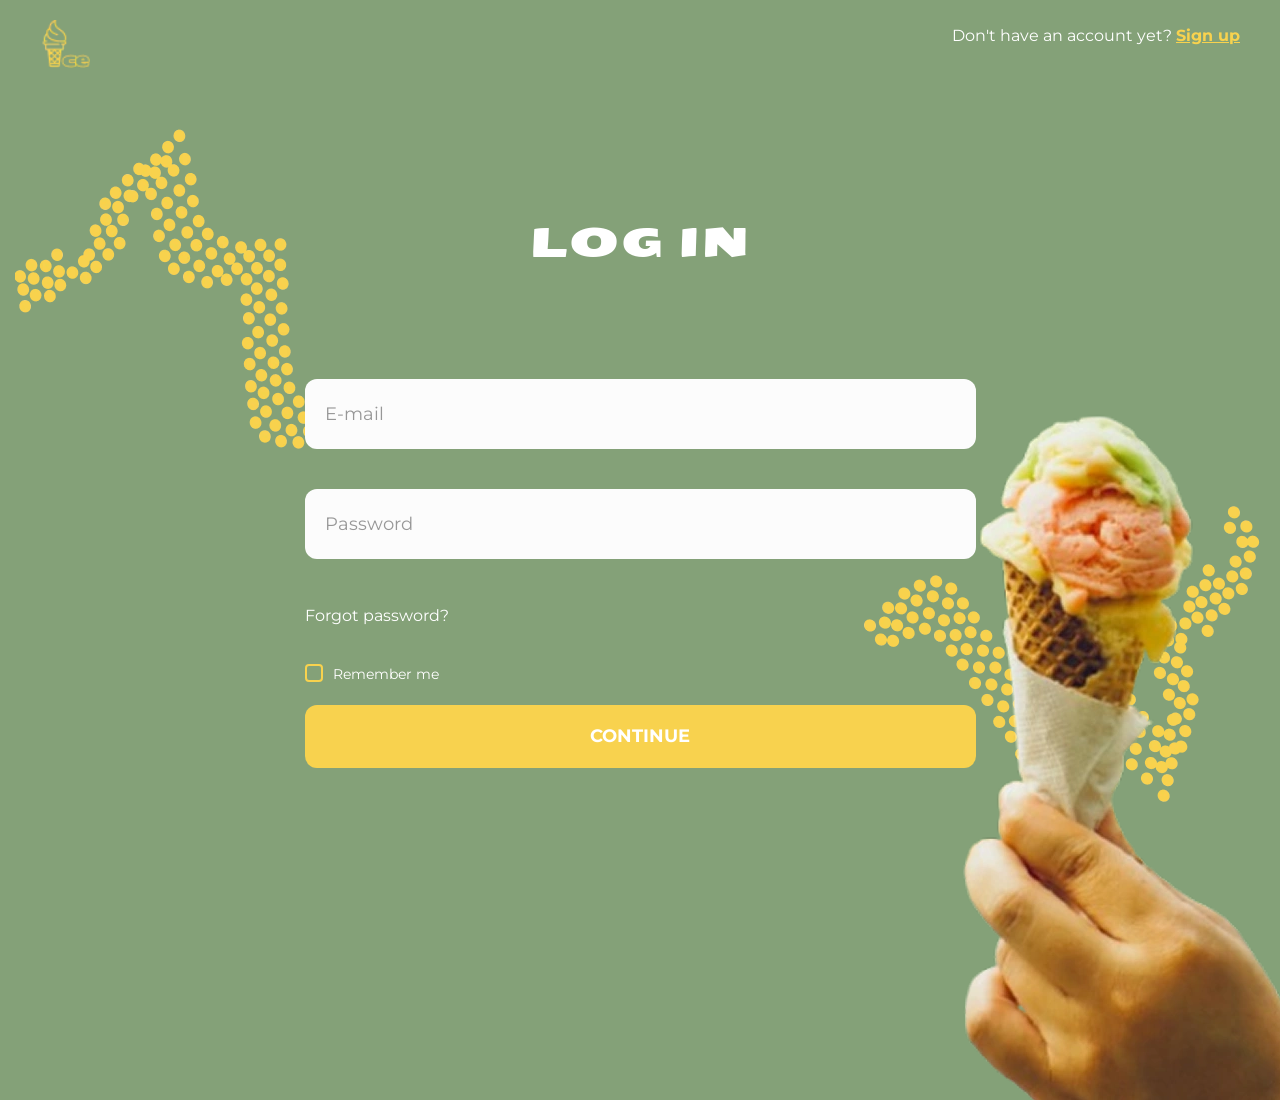
==== commit e9f869f4: "Added file REAME.md with project description" ====
--- a/login.html
+++ b/login.html
@@ -62,7 +62,7 @@
             <button type="submit" class="btn-submit" id="reg-btn">CONTINUE</button>
         </form>
 
-        <p class="mobile-link">Already have an account? <a href="welcome.html">Log in</a></p>
+        <p class="mobile-link">Already have an account? <a href="register.html">Log in</a></p>
 </main>
     
 </body>
--- a/css/main.css
+++ b/css/main.css
@@ -3348,6 +3348,24 @@
   }
 }
 
+#forgot {
+  cursor: pointer;
+  color: white;
+  margin-top: 10px;
+}
+
+.hidden {
+  display: none !important;
+}
+
+.button-con {
+  text-decoration: none;
+  cursor: pointer;
+  color: white;
+}
+.button-con:hover {
+  color: white;
+}
 
 .welcome-main {
   background-color: #84A178;
@@ -3578,21 +3596,4 @@
   .welcome-main .welcome-info-main-div .info-card-div .welcome-input-div form .welcome-form-btn {
     width: 296px;
   }
-
-#forgot {
-  cursor: pointer;
-  color: white;
-  margin-top: 10px;
-}
-
-.hidden {
-  display: none !important;
-}
-
-.button-con {
-  text-decoration: none;
-  color: inherit;
-  cursor: pointer;
-
-}
 }
